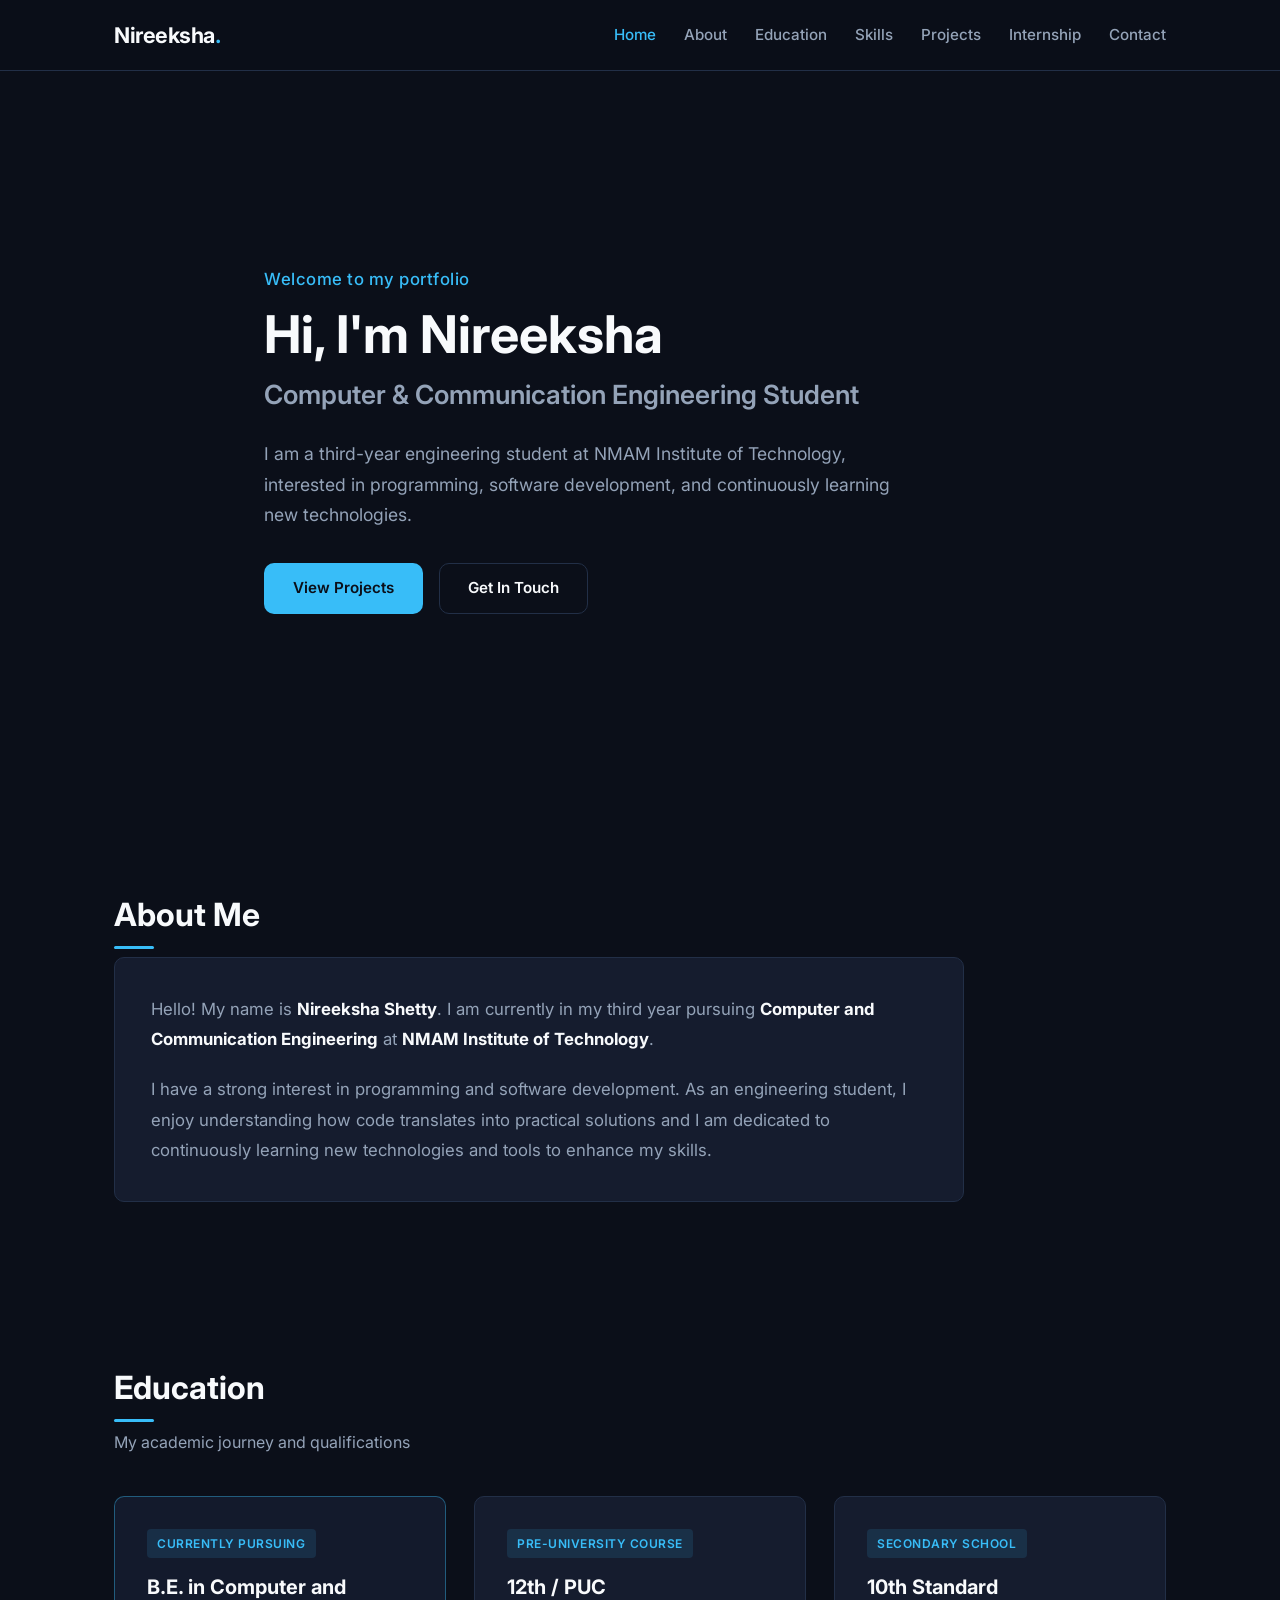
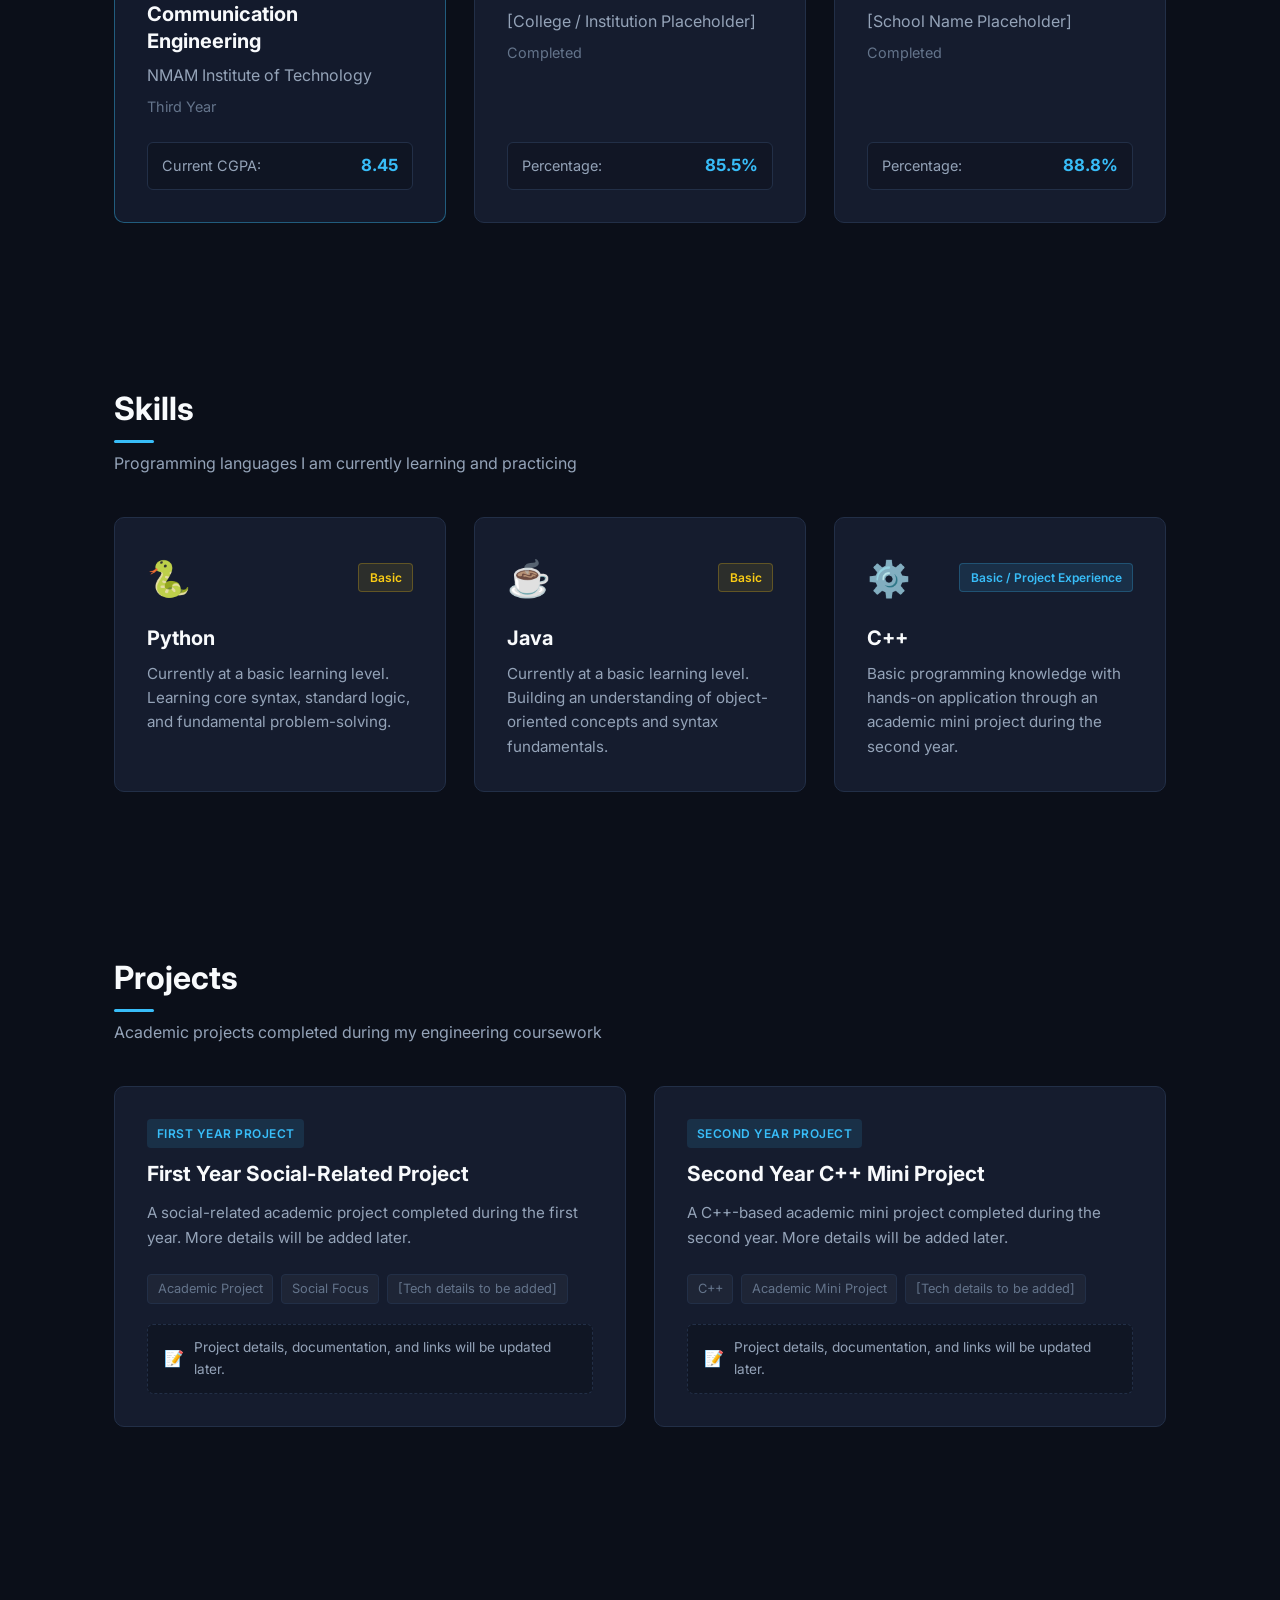
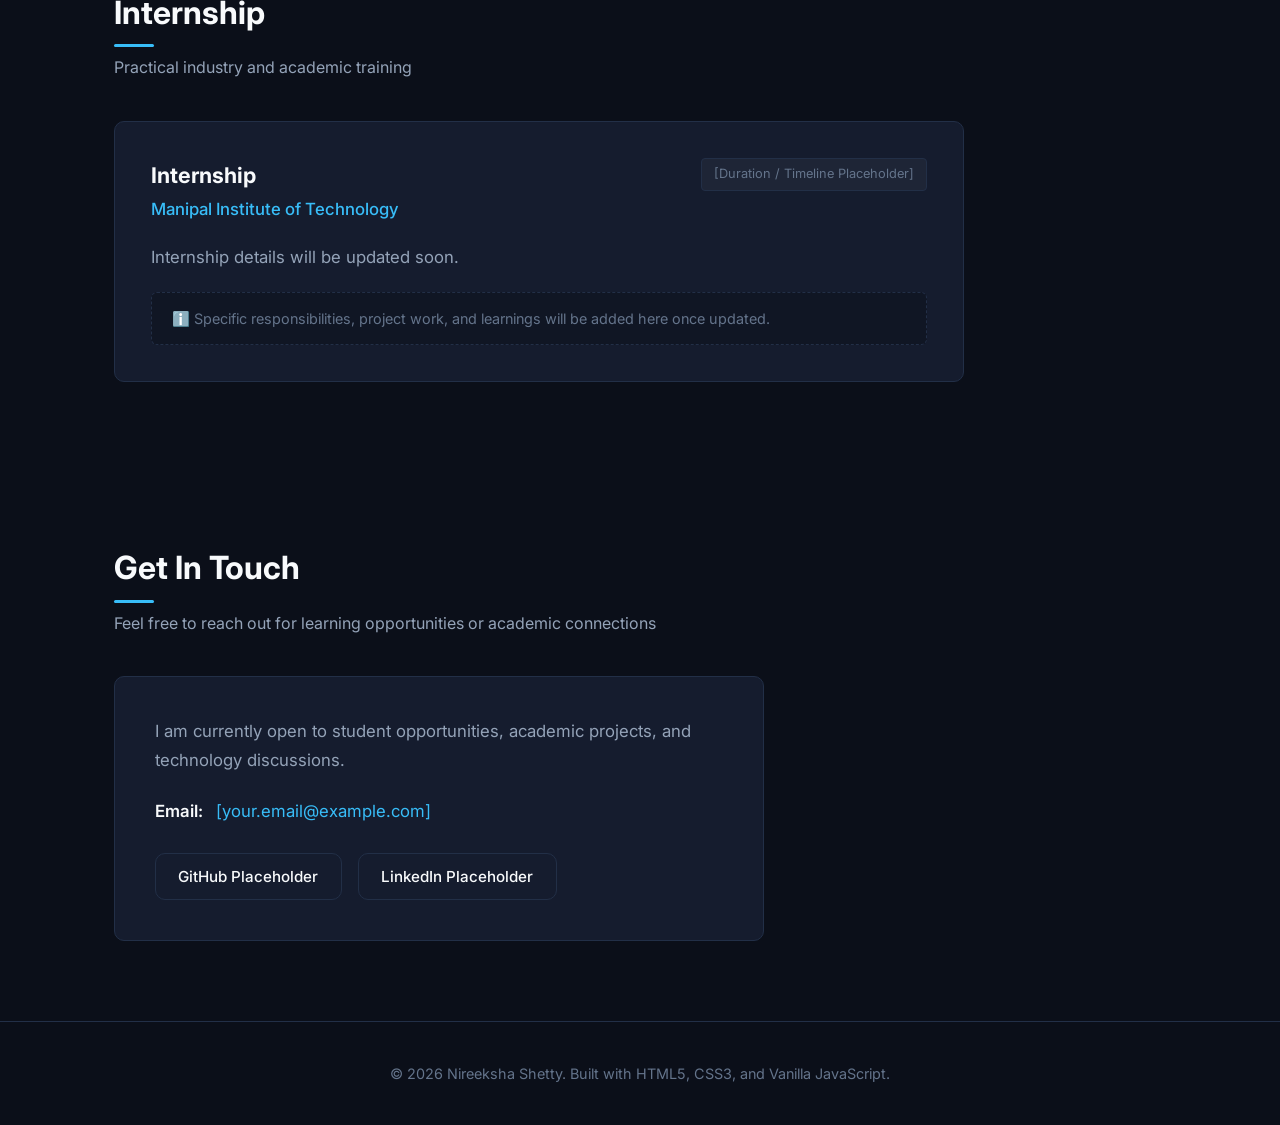
==== index.html @ 26dca822 "Initial portfolio commit" ====
<!DOCTYPE html>
<html lang="en">
<head>
    <meta charset="UTF-8">
    <meta name="viewport" content="width=device-width, initial-scale=1.0">
    <title>Nireeksha Shetty | Portfolio</title>
    <!-- Link to external CSS stylesheet -->
    <link rel="stylesheet" href="style.css">
    <!-- Google Fonts for modern typography -->
    <link rel="preconnect" href="https://fonts.googleapis.com">
    <link rel="preconnect" href="https://fonts.gstatic.com" crossorigin>
    <link href="https://fonts.googleapis.com/css2?family=Inter:wght@300;400;500;600;700&display=swap" rel="stylesheet">
</head>
<body>

    <!-- ============================================ -->
    <!-- 1. NAVIGATION BAR                             -->
    <!-- ============================================ -->
    <header class="header">
        <nav class="navbar">
            <!-- Brand / Logo -->
            <a href="#home" class="nav-logo">Nireeksha<span>.</span></a>

            <!-- Navigation Links -->
            <ul class="nav-menu">
                <li class="nav-item"><a href="#home" class="nav-link active">Home</a></li>
                <li class="nav-item"><a href="#about" class="nav-link">About</a></li>
                <li class="nav-item"><a href="#education" class="nav-link">Education</a></li>
                <li class="nav-item"><a href="#skills" class="nav-link">Skills</a></li>
                <li class="nav-item"><a href="#projects" class="nav-link">Projects</a></li>
                <li class="nav-item"><a href="#internship" class="nav-link">Internship</a></li>
                <li class="nav-item"><a href="#contact" class="nav-link">Contact</a></li>
            </ul>

            <!-- Mobile Hamburger Button -->
            <button class="nav-toggle" id="navToggle" aria-label="Toggle navigation menu">
                <span class="bar"></span>
                <span class="bar"></span>
                <span class="bar"></span>
            </button>
        </nav>
    </header>

    <!-- Main Content Area -->
    <main>

        <!-- ============================================ -->
        <!-- 2. HOME / HERO SECTION                       -->
        <!-- ============================================ -->
        <section id="home" class="section hero-section">
            <div class="container hero-container">
                <p class="hero-greeting">Welcome to my portfolio</p>
                <h1 class="hero-name">Hi, I'm Nireeksha</h1>
                <h2 class="hero-subtitle">Computer & Communication Engineering Student</h2>
                <p class="hero-description">
                    I am a third-year engineering student at NMAM Institute of Technology, 
                    interested in programming, software development, and continuously learning new technologies.
                </p>
                <!-- Call-to-action buttons -->
                <div class="hero-buttons">
                    <a href="#projects" class="btn btn-primary">View Projects</a>
                    <a href="#contact" class="btn btn-secondary">Get In Touch</a>
                </div>
            </div>
        </section>

        <!-- ============================================ -->
        <!-- 3. ABOUT SECTION                             -->
        <!-- ============================================ -->
        <section id="about" class="section about-section">
            <div class="container">
                <h2 class="section-title">About Me</h2>
                <div class="about-card">
                    <p>
                        Hello! My name is <strong>Nireeksha Shetty</strong>. I am currently in my third year pursuing 
                        <strong>Computer and Communication Engineering</strong> at <strong>NMAM Institute of Technology</strong>.
                    </p>
                    <p>
                        I have a strong interest in programming and software development. As an engineering student, 
                        I enjoy understanding how code translates into practical solutions and I am dedicated to continuously 
                        learning new technologies and tools to enhance my skills.
                    </p>
                </div>
            </div>
        </section>

        <!-- ============================================ -->
        <!-- 4. EDUCATION SECTION                         -->
        <!-- ============================================ -->
        <section id="education" class="section education-section">
            <div class="container">
                <h2 class="section-title">Education</h2>
                <p class="section-subtitle">My academic journey and qualifications</p>
                
                <div class="education-grid">
                    <!-- College / Degree (Current) -->
                    <div class="education-card highlight">
                        <div class="education-badge">Currently Pursuing</div>
                        <h3 class="education-degree">B.E. in Computer and Communication Engineering</h3>
                        <p class="education-institution">NMAM Institute of Technology</p>
                        <p class="education-year">Third Year</p>
                        <div class="education-score">
                            <span class="score-label">Current CGPA:</span>
                            <span class="score-value">8.45</span>
                        </div>
                    </div>

                    <!-- 12th / PUC -->
                    <div class="education-card">
                        <div class="education-badge">Pre-University Course</div>
                        <h3 class="education-degree">12th / PUC</h3>
                        <p class="education-institution">[College / Institution Placeholder]</p>
                        <p class="education-year">Completed</p>
                        <div class="education-score">
                            <span class="score-label">Percentage:</span>
                            <span class="score-value">85.5%</span>
                        </div>
                    </div>

                    <!-- 10th Standard -->
                    <div class="education-card">
                        <div class="education-badge">Secondary School</div>
                        <h3 class="education-degree">10th Standard</h3>
                        <p class="education-institution">[School Name Placeholder]</p>
                        <p class="education-year">Completed</p>
                        <div class="education-score">
                            <span class="score-label">Percentage:</span>
                            <span class="score-value">88.8%</span>
                        </div>
                    </div>
                </div>
            </div>
        </section>

        <!-- ============================================ -->
        <!-- 5. SKILLS SECTION                            -->
        <!-- ============================================ -->
        <section id="skills" class="section skills-section">
            <div class="container">
                <h2 class="section-title">Skills</h2>
                <p class="section-subtitle">Programming languages I am currently learning and practicing</p>
                
                <div class="skills-grid">
                    <!-- Python -->
                    <div class="skill-card">
                        <div class="skill-header">
                            <div class="skill-icon">🐍</div>
                            <span class="skill-level-badge level-basic">Basic</span>
                        </div>
                        <h3 class="skill-name">Python</h3>
                        <p class="skill-desc">
                            Currently at a basic learning level. Learning core syntax, standard logic, and fundamental problem-solving.
                        </p>
                    </div>

                    <!-- Java -->
                    <div class="skill-card">
                        <div class="skill-header">
                            <div class="skill-icon">☕</div>
                            <span class="skill-level-badge level-basic">Basic</span>
                        </div>
                        <h3 class="skill-name">Java</h3>
                        <p class="skill-desc">
                            Currently at a basic learning level. Building an understanding of object-oriented concepts and syntax fundamentals.
                        </p>
                    </div>

                    <!-- C++ -->
                    <div class="skill-card">
                        <div class="skill-header">
                            <div class="skill-icon">⚙️</div>
                            <span class="skill-level-badge level-project">Basic / Project Experience</span>
                        </div>
                        <h3 class="skill-name">C++</h3>
                        <p class="skill-desc">
                            Basic programming knowledge with hands-on application through an academic mini project during the second year.
                        </p>
                    </div>
                </div>
            </div>
        </section>

        <!-- ============================================ -->
        <!-- 6. PROJECTS SECTION                          -->
        <!-- ============================================ -->
        <section id="projects" class="section projects-section">
            <div class="container">
                <h2 class="section-title">Projects</h2>
                <p class="section-subtitle">Academic projects completed during my engineering coursework</p>
                
                <div class="projects-grid">
                    <!-- Project 1 -->
                    <article class="project-card">
                        <div class="project-header">
                            <span class="project-tag">First Year Project</span>
                        </div>
                        <h3 class="project-title">First Year Social-Related Project</h3>
                        <p class="project-description">
                            A social-related academic project completed during the first year. More details will be added later.
                        </p>
                        <div class="project-tech">
                            <span>Academic Project</span>
                            <span>Social Focus</span>
                            <span>[Tech details to be added]</span>
                        </div>
                        <div class="project-status-box">
                            <span class="status-icon">📝</span>
                            <span class="status-text">Project details, documentation, and links will be updated later.</span>
                        </div>
                    </article>

                    <!-- Project 2 -->
                    <article class="project-card">
                        <div class="project-header">
                            <span class="project-tag">Second Year Project</span>
                        </div>
                        <h3 class="project-title">Second Year C++ Mini Project</h3>
                        <p class="project-description">
                            A C++-based academic mini project completed during the second year. More details will be added later.
                        </p>
                        <div class="project-tech">
                            <span>C++</span>
                            <span>Academic Mini Project</span>
                            <span>[Tech details to be added]</span>
                        </div>
                        <div class="project-status-box">
                            <span class="status-icon">📝</span>
                            <span class="status-text">Project details, documentation, and links will be updated later.</span>
                        </div>
                    </article>
                </div>
            </div>
        </section>

        <!-- ============================================ -->
        <!-- 7. INTERNSHIP SECTION                        -->
        <!-- ============================================ -->
        <section id="internship" class="section internship-section">
            <div class="container">
                <h2 class="section-title">Internship</h2>
                <p class="section-subtitle">Practical industry and academic training</p>
                
                <div class="internship-card">
                    <div class="internship-header">
                        <div>
                            <h3 class="internship-role">Internship</h3>
                            <h4 class="internship-company">Manipal Institute of Technology</h4>
                        </div>
                        <span class="internship-badge">[Duration / Timeline Placeholder]</span>
                    </div>
                    <p class="internship-description">
                        Internship details will be updated soon.
                    </p>
                    <div class="placeholder-box">
                        <span>ℹ️ Specific responsibilities, project work, and learnings will be added here once updated.</span>
                    </div>
                </div>
            </div>
        </section>

        <!-- ============================================ -->
        <!-- 8. CONTACT SECTION                           -->
        <!-- ============================================ -->
        <section id="contact" class="section contact-section">
            <div class="container">
                <h2 class="section-title">Get In Touch</h2>
                <p class="section-subtitle">Feel free to reach out for learning opportunities or academic connections</p>
                
                <div class="contact-card">
                    <p class="contact-text">
                        I am currently open to student opportunities, academic projects, and technology discussions.
                    </p>

                    <!-- Email Contact Item -->
                    <div class="contact-item">
                        <span class="contact-label">Email:</span>
                        <!-- Replace placeholder email when ready -->
                        <a href="mailto:[your.email@example.com]" class="contact-link">
                            [your.email@example.com]
                        </a>
                    </div>

                    <!-- Social / Professional Links (Placeholders) -->
                    <div class="contact-links">
                        <!-- Replace with your actual GitHub profile link when available -->
                        <a href="https://github.com/[your-username]" target="_blank" rel="noopener noreferrer" class="social-btn">
                            GitHub Placeholder
                        </a>
                        <!-- Replace with your actual LinkedIn profile link when available -->
                        <a href="https://linkedin.com/in/[your-username]" target="_blank" rel="noopener noreferrer" class="social-btn">
                            LinkedIn Placeholder
                        </a>
                    </div>
                </div>
            </div>
        </section>

    </main>

    <!-- Footer -->
    <footer class="footer">
        <div class="container">
            <p>&copy; 2026 Nireeksha Shetty. Built with HTML5, CSS3, and Vanilla JavaScript.</p>
        </div>
    </footer>

    <!-- Link to external JavaScript file -->
    <script src="script.js"></script>
</body>
</html>
---- style.css ----
/* ==========================================================================
   PORTFOLIO STYLESHEET (style.css)
   Clean, modern, responsive dark theme built with pure CSS.
   ========================================================================== */

/* --------------------------------------------------------------------------
   1. CSS VARIABLES (Theme Colors & Settings)
   Centralized colors, borders, and typography settings.
   -------------------------------------------------------------------------- */
:root {
    /* Background Colors */
    --bg-primary: #0b0f19;       /* Deep dark background */
    --bg-surface: #151c2e;       /* Card and surface background */
    --bg-surface-hover: #1b243b; /* Subtle hover state for interactive cards */
    --nav-bg: rgba(11, 15, 25, 0.95); /* Header with slight opacity */

    /* Text Colors */
    --text-primary: #f8fafc;     /* Bright text for headings */
    --text-secondary: #94a3b8;   /* Muted text for descriptions */
    --text-muted: #64748b;       /* Subtle text for badges and metadata */

    /* Accent & Brand Colors */
    --accent: #38bdf8;           /* Cyan / sky blue accent */
    --accent-hover: #0ea5e9;     /* Darker cyan on hover */
    --accent-soft: rgba(56, 189, 248, 0.12); /* Soft transparent accent background */
    --border-color: #222f47;     /* Borders for cards and dividers */

    /* Typography & Spacing */
    --font-main: 'Inter', -apple-system, BlinkMacSystemFont, 'Segoe UI', Roboto, sans-serif;
    --border-radius: 10px;
    --transition: all 0.25s ease;
}

/* --------------------------------------------------------------------------
   2. GLOBAL RESET & BASE STYLES
   -------------------------------------------------------------------------- */
* {
    margin: 0;
    padding: 0;
    box-sizing: border-box;
}

html {
    scroll-behavior: smooth;
    font-size: 16px;
}

body {
    font-family: var(--font-main);
    background-color: var(--bg-primary);
    color: var(--text-primary);
    line-height: 1.6;
    overflow-x: hidden;
}

/* Links & Lists */
a {
    color: inherit;
    text-decoration: none;
    transition: var(--transition);
}

ul {
    list-style: none;
}

/* Layout Container */
.container {
    width: 100%;
    max-width: 1100px;
    margin: 0 auto;
    padding: 0 1.5rem;
}

/* Reusable Section Wrapper */
.section {
    padding: 5rem 0;
}

.section-title {
    font-size: 2rem;
    font-weight: 700;
    margin-bottom: 0.5rem;
    color: var(--text-primary);
    position: relative;
    display: inline-block;
}

/* Subtle accent line below section titles */
.section-title::after {
    content: '';
    display: block;
    width: 40px;
    height: 3px;
    background-color: var(--accent);
    margin-top: 6px;
    border-radius: 2px;
}

.section-subtitle {
    color: var(--text-secondary);
    font-size: 1rem;
    margin-bottom: 2.5rem;
}

/* --------------------------------------------------------------------------
   3. NAVIGATION BAR
   -------------------------------------------------------------------------- */
.header {
    position: sticky;
    top: 0;
    left: 0;
    width: 100%;
    background-color: var(--nav-bg);
    border-bottom: 1px solid var(--border-color);
    z-index: 1000;
    backdrop-filter: blur(8px);
}

.navbar {
    display: flex;
    justify-content: space-between;
    align-items: center;
    max-width: 1100px;
    margin: 0 auto;
    padding: 1.1rem 1.5rem;
}

.nav-logo {
    font-size: 1.35rem;
    font-weight: 700;
    color: var(--text-primary);
    letter-spacing: -0.5px;
}

.nav-logo span {
    color: var(--accent);
}

.nav-menu {
    display: flex;
    align-items: center;
    gap: 1.75rem;
}

.nav-link {
    color: var(--text-secondary);
    font-weight: 500;
    font-size: 0.95rem;
    position: relative;
}

.nav-link:hover,
.nav-link.active {
    color: var(--accent);
}

/* Hamburger toggle button (visible on mobile only) */
.nav-toggle {
    display: none;
    background: none;
    border: none;
    cursor: pointer;
    padding: 0.25rem;
}

.nav-toggle .bar {
    display: block;
    width: 24px;
    height: 2px;
    margin: 5px auto;
    background-color: var(--text-primary);
    transition: var(--transition);
}

/* --------------------------------------------------------------------------
   4. HOME / HERO SECTION
   -------------------------------------------------------------------------- */
.hero-section {
    min-height: 82vh;
    display: flex;
    align-items: center;
}

.hero-container {
    max-width: 800px;
}

.hero-greeting {
    color: var(--accent);
    font-size: 1.05rem;
    font-weight: 500;
    margin-bottom: 0.75rem;
    letter-spacing: 0.5px;
}

.hero-name {
    font-size: 3.25rem;
    font-weight: 700;
    color: var(--text-primary);
    line-height: 1.15;
    margin-bottom: 0.5rem;
}

.hero-subtitle {
    font-size: 1.65rem;
    font-weight: 600;
    color: var(--text-secondary);
    margin-bottom: 1.5rem;
}

.hero-description {
    font-size: 1.1rem;
    color: var(--text-secondary);
    max-width: 650px;
    line-height: 1.75;
    margin-bottom: 2rem;
}

.hero-buttons {
    display: flex;
    gap: 1rem;
    flex-wrap: wrap;
}

/* Button Components */
.btn {
    display: inline-block;
    padding: 0.75rem 1.75rem;
    border-radius: var(--border-radius);
    font-weight: 600;
    font-size: 0.95rem;
    cursor: pointer;
    border: 1px solid transparent;
    transition: var(--transition);
}

.btn-primary {
    background-color: var(--accent);
    color: #0b0f19;
}

.btn-primary:hover {
    background-color: var(--accent-hover);
}

.btn-secondary {
    background-color: transparent;
    color: var(--text-primary);
    border-color: var(--border-color);
}

.btn-secondary:hover {
    background-color: var(--bg-surface);
    border-color: var(--accent);
    color: var(--accent);
}

/* --------------------------------------------------------------------------
   5. ABOUT SECTION
   -------------------------------------------------------------------------- */
.about-card {
    background-color: var(--bg-surface);
    border: 1px solid var(--border-color);
    border-radius: var(--border-radius);
    padding: 2.25rem;
    max-width: 850px;
}

.about-card p {
    color: var(--text-secondary);
    font-size: 1.05rem;
    line-height: 1.8;
    margin-bottom: 1.25rem;
}

.about-card p:last-child {
    margin-bottom: 0;
}

.about-card strong {
    color: var(--text-primary);
}

/* --------------------------------------------------------------------------
   6. EDUCATION SECTION
   -------------------------------------------------------------------------- */
.education-grid {
    display: grid;
    grid-template-columns: repeat(auto-fit, minmax(300px, 1fr));
    gap: 1.75rem;
}

.education-card {
    background-color: var(--bg-surface);
    border: 1px solid var(--border-color);
    border-radius: var(--border-radius);
    padding: 2rem;
    display: flex;
    flex-direction: column;
    position: relative;
    transition: var(--transition);
}

.education-card:hover {
    border-color: var(--accent);
    background-color: var(--bg-surface-hover);
}

/* Distinct subtle border highlight for current engineering degree */
.education-card.highlight {
    border-color: rgba(56, 189, 248, 0.4);
    background-color: rgba(21, 28, 46, 0.95);
}

.education-badge {
    align-self: flex-start;
    font-size: 0.75rem;
    font-weight: 600;
    text-transform: uppercase;
    letter-spacing: 0.5px;
    color: var(--accent);
    background-color: var(--accent-soft);
    padding: 0.3rem 0.65rem;
    border-radius: 4px;
    margin-bottom: 1rem;
}

.education-degree {
    font-size: 1.25rem;
    font-weight: 700;
    color: var(--text-primary);
    margin-bottom: 0.5rem;
    line-height: 1.35;
}

.education-institution {
    font-size: 1rem;
    color: var(--text-secondary);
    margin-bottom: 0.4rem;
}

.education-year {
    font-size: 0.9rem;
    color: var(--text-muted);
    margin-bottom: 1.5rem;
    flex-grow: 1;
}

.education-score {
    background-color: rgba(0, 0, 0, 0.2);
    border: 1px solid var(--border-color);
    border-radius: 6px;
    padding: 0.6rem 0.9rem;
    display: flex;
    justify-content: space-between;
    align-items: center;
}

.score-label {
    font-size: 0.9rem;
    color: var(--text-secondary);
}

.score-value {
    font-size: 1.05rem;
    font-weight: 700;
    color: var(--accent);
}

/* --------------------------------------------------------------------------
   7. SKILLS SECTION
   -------------------------------------------------------------------------- */
.skills-grid {
    display: grid;
    grid-template-columns: repeat(auto-fit, minmax(280px, 1fr));
    gap: 1.75rem;
}

.skill-card {
    background-color: var(--bg-surface);
    border: 1px solid var(--border-color);
    border-radius: var(--border-radius);
    padding: 2rem;
    transition: var(--transition);
}

.skill-card:hover {
    border-color: var(--accent);
    background-color: var(--bg-surface-hover);
}

.skill-header {
    display: flex;
    justify-content: space-between;
    align-items: center;
    margin-bottom: 1rem;
}

.skill-icon {
    font-size: 2.2rem;
}

.skill-level-badge {
    font-size: 0.75rem;
    font-weight: 600;
    padding: 0.25rem 0.65rem;
    border-radius: 4px;
    border: 1px solid var(--border-color);
}

.level-basic {
    color: #facc15; /* Soft amber/yellow indicates learning / basic level */
    background-color: rgba(250, 204, 21, 0.1);
    border-color: rgba(250, 204, 21, 0.25);
}

.level-project {
    color: var(--accent);
    background-color: var(--accent-soft);
    border-color: rgba(56, 189, 248, 0.25);
}

.skill-name {
    font-size: 1.25rem;
    font-weight: 700;
    margin-bottom: 0.5rem;
    color: var(--text-primary);
}

.skill-desc {
    font-size: 0.95rem;
    color: var(--text-secondary);
    line-height: 1.6;
}

/* --------------------------------------------------------------------------
   8. PROJECTS SECTION
   -------------------------------------------------------------------------- */
.projects-grid {
    display: grid;
    grid-template-columns: repeat(auto-fit, minmax(320px, 1fr));
    gap: 1.75rem;
}

.project-card {
    background-color: var(--bg-surface);
    border: 1px solid var(--border-color);
    border-radius: var(--border-radius);
    padding: 2rem;
    display: flex;
    flex-direction: column;
    transition: var(--transition);
}

.project-card:hover {
    border-color: var(--accent);
    background-color: var(--bg-surface-hover);
}

.project-header {
    margin-bottom: 0.75rem;
}

.project-tag {
    display: inline-block;
    font-size: 0.75rem;
    font-weight: 600;
    text-transform: uppercase;
    letter-spacing: 0.5px;
    color: var(--accent);
    background-color: var(--accent-soft);
    padding: 0.3rem 0.6rem;
    border-radius: 4px;
}

.project-title {
    font-size: 1.3rem;
    font-weight: 700;
    margin-bottom: 0.75rem;
    color: var(--text-primary);
    line-height: 1.35;
}

.project-description {
    font-size: 0.95rem;
    color: var(--text-secondary);
    line-height: 1.65;
    margin-bottom: 1.5rem;
    flex-grow: 1;
}

.project-tech {
    display: flex;
    flex-wrap: wrap;
    gap: 0.5rem;
    margin-bottom: 1.25rem;
}

.project-tech span {
    font-size: 0.8rem;
    color: var(--text-muted);
    background-color: rgba(255, 255, 255, 0.04);
    padding: 0.25rem 0.6rem;
    border-radius: 4px;
    border: 1px solid var(--border-color);
}

.project-status-box {
    display: flex;
    align-items: center;
    gap: 0.6rem;
    background-color: rgba(0, 0, 0, 0.2);
    border: 1px dashed var(--border-color);
    padding: 0.75rem 1rem;
    border-radius: 6px;
    font-size: 0.85rem;
    color: var(--text-secondary);
}

.status-icon {
    font-size: 1rem;
}

/* --------------------------------------------------------------------------
   9. INTERNSHIP SECTION
   -------------------------------------------------------------------------- */
.internship-card {
    background-color: var(--bg-surface);
    border: 1px solid var(--border-color);
    border-radius: var(--border-radius);
    padding: 2.25rem;
    max-width: 850px;
    transition: var(--transition);
}

.internship-card:hover {
    border-color: var(--accent);
}

.internship-header {
    display: flex;
    justify-content: space-between;
    align-items: flex-start;
    margin-bottom: 1.25rem;
    flex-wrap: wrap;
    gap: 0.75rem;
}

.internship-role {
    font-size: 1.35rem;
    font-weight: 700;
    color: var(--text-primary);
    margin-bottom: 0.25rem;
}

.internship-company {
    font-size: 1.05rem;
    font-weight: 500;
    color: var(--accent);
}

.internship-badge {
    font-size: 0.8rem;
    color: var(--text-muted);
    background-color: rgba(255, 255, 255, 0.04);
    padding: 0.35rem 0.75rem;
    border-radius: 4px;
    border: 1px solid var(--border-color);
}

.internship-description {
    color: var(--text-secondary);
    font-size: 1.05rem;
    line-height: 1.7;
    margin-bottom: 1.25rem;
}

.placeholder-box {
    background-color: rgba(0, 0, 0, 0.2);
    border: 1px dashed var(--border-color);
    border-radius: 6px;
    padding: 0.9rem 1.25rem;
    color: var(--text-muted);
    font-size: 0.9rem;
}

/* --------------------------------------------------------------------------
   10. CONTACT SECTION
   -------------------------------------------------------------------------- */
.contact-card {
    background-color: var(--bg-surface);
    border: 1px solid var(--border-color);
    border-radius: var(--border-radius);
    padding: 2.5rem;
    max-width: 650px;
}

.contact-text {
    color: var(--text-secondary);
    font-size: 1.05rem;
    margin-bottom: 1.5rem;
    line-height: 1.7;
}

.contact-item {
    margin-bottom: 1.75rem;
    font-size: 1.05rem;
}

.contact-label {
    font-weight: 600;
    color: var(--text-primary);
    margin-right: 0.5rem;
}

.contact-link {
    color: var(--accent);
    word-break: break-all;
}

.contact-link:hover {
    text-decoration: underline;
}

.contact-links {
    display: flex;
    gap: 1rem;
    flex-wrap: wrap;
}

.social-btn {
    display: inline-block;
    padding: 0.65rem 1.4rem;
    background-color: transparent;
    border: 1px solid var(--border-color);
    border-radius: var(--border-radius);
    color: var(--text-primary);
    font-weight: 500;
    font-size: 0.95rem;
    transition: var(--transition);
}

.social-btn:hover {
    border-color: var(--accent);
    color: var(--accent);
    background-color: var(--accent-soft);
}

/* --------------------------------------------------------------------------
   11. FOOTER
   -------------------------------------------------------------------------- */
.footer {
    border-top: 1px solid var(--border-color);
    padding: 2.5rem 0;
    text-align: center;
    color: var(--text-muted);
    font-size: 0.9rem;
}

/* --------------------------------------------------------------------------
   12. RESPONSIVE DESIGN (Media Queries for Mobile Devices)
   -------------------------------------------------------------------------- */
@media (max-width: 768px) {
    /* Show mobile hamburger toggle */
    .nav-toggle {
        display: block;
    }

    /* Transform nav-menu into a mobile dropdown overlay */
    .nav-menu {
        position: fixed;
        left: -100%;
        top: 62px;
        flex-direction: column;
        background-color: var(--bg-surface);
        width: 100%;
        text-align: center;
        transition: 0.3s ease;
        border-bottom: 1px solid var(--border-color);
        padding: 2rem 0;
        gap: 1.5rem;
        box-shadow: 0 10px 25px rgba(0, 0, 0, 0.4);
    }

    /* Active class added by JavaScript when toggle button is clicked */
    .nav-menu.active {
        left: 0;
    }

    /* Hero adjustments */
    .hero-name {
        font-size: 2.4rem;
    }

    .hero-subtitle {
        font-size: 1.35rem;
    }

    .hero-description {
        font-size: 1rem;
    }

    /* Section Spacing adjustments */
    .section {
        padding: 3.5rem 0;
    }

    .about-card,
    .contact-card,
    .internship-card {
        padding: 1.5rem;
    }
}
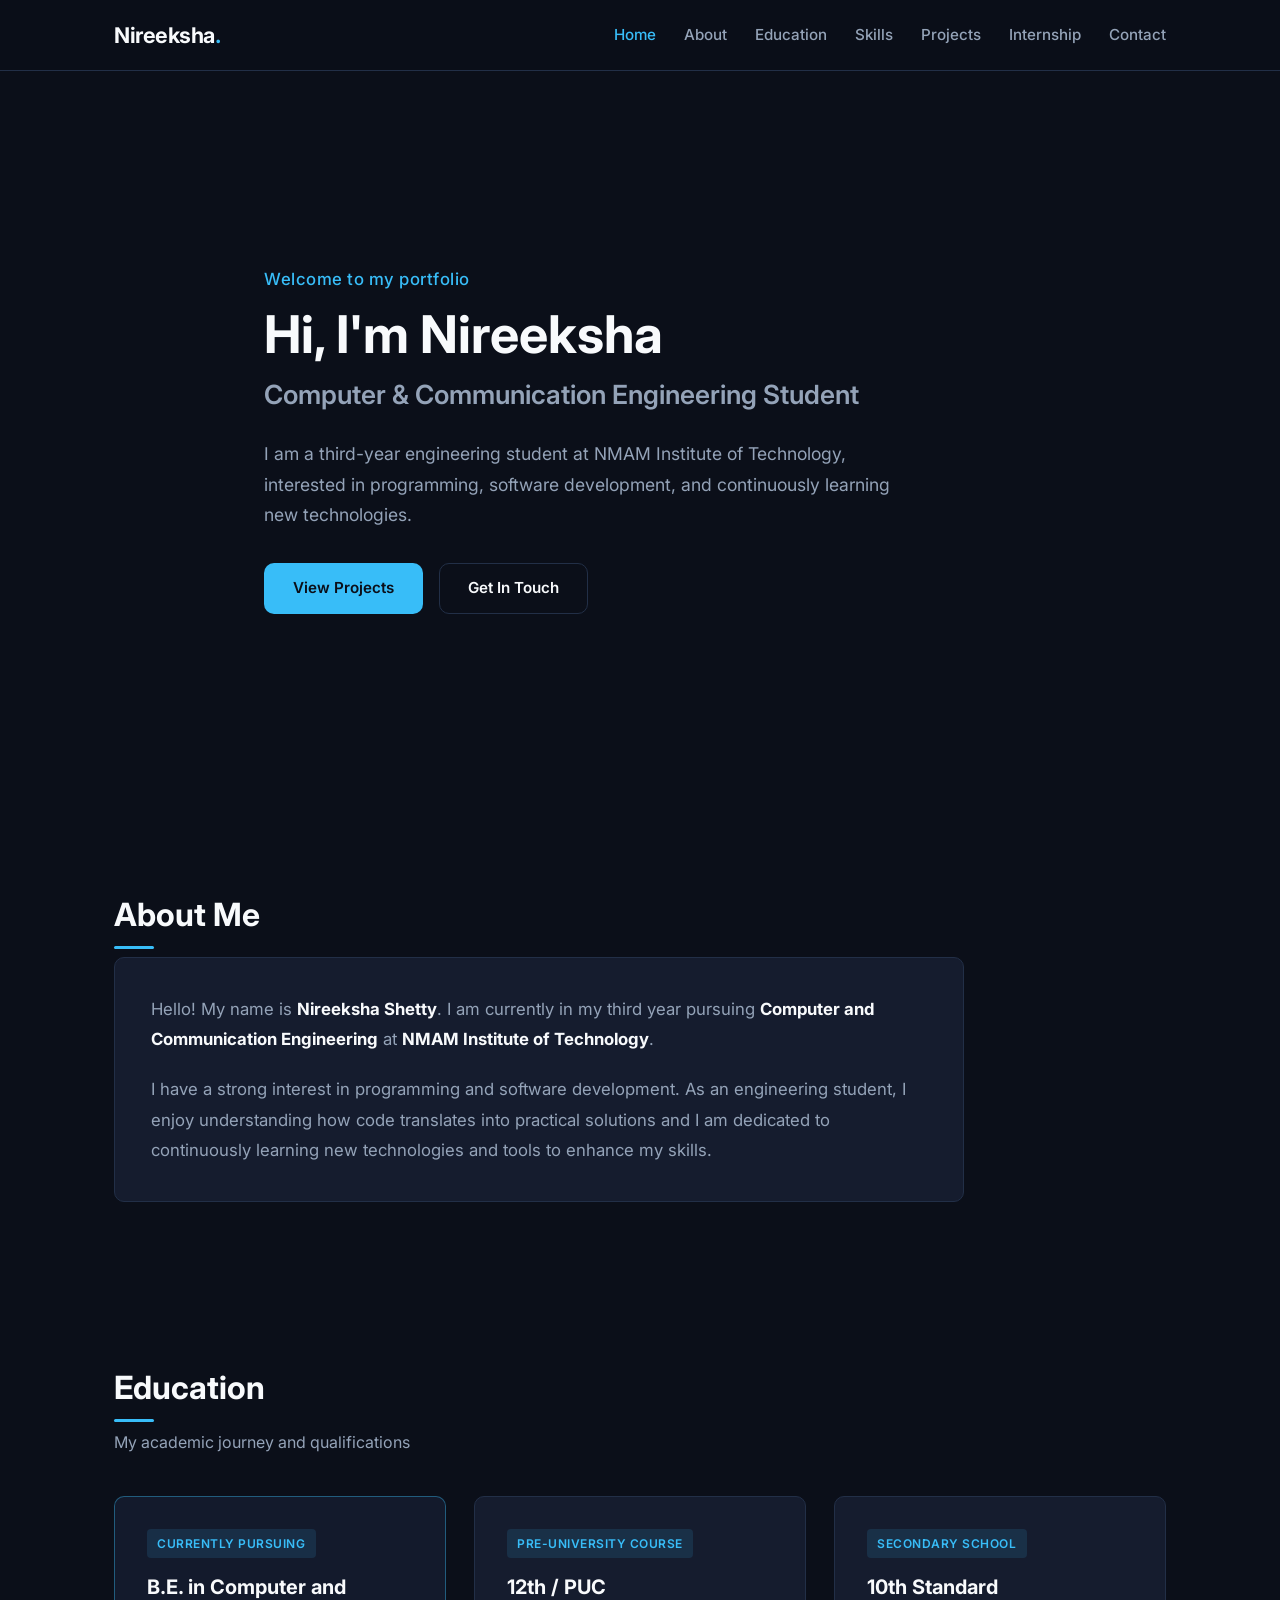
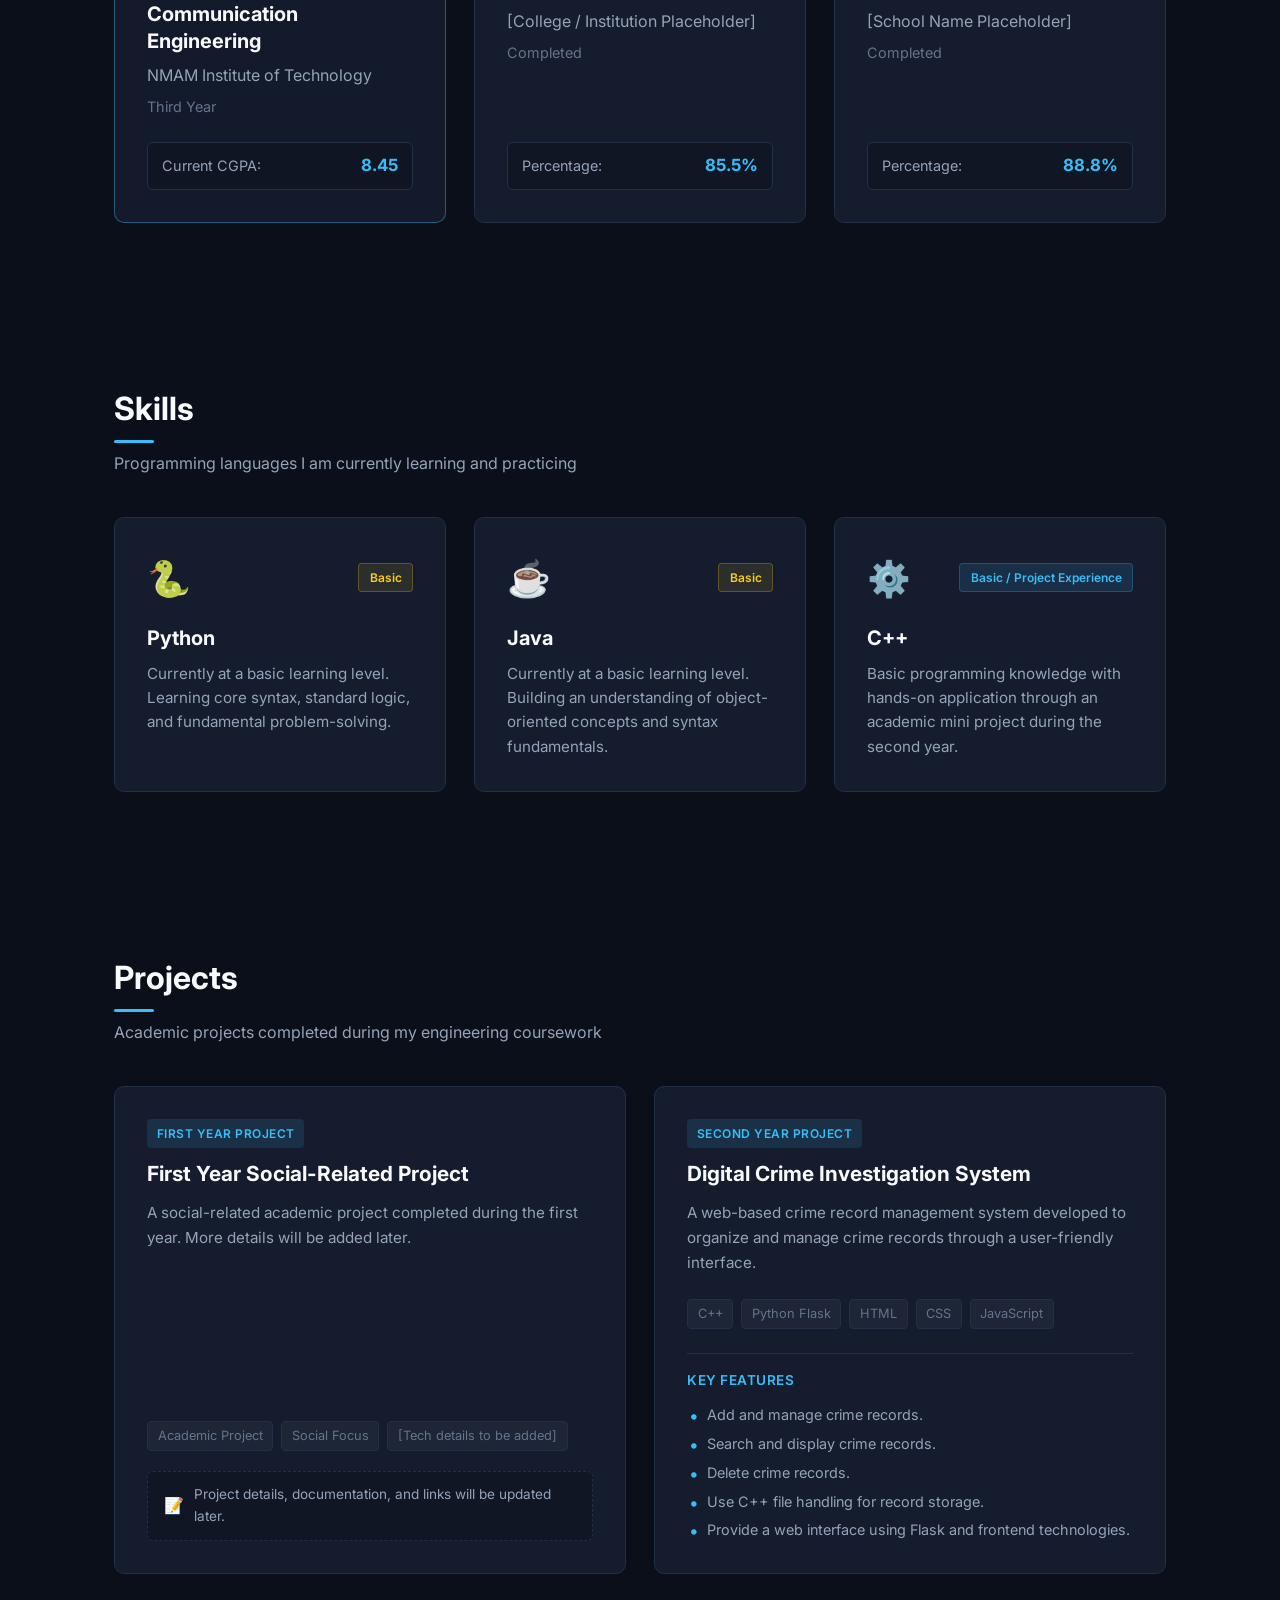
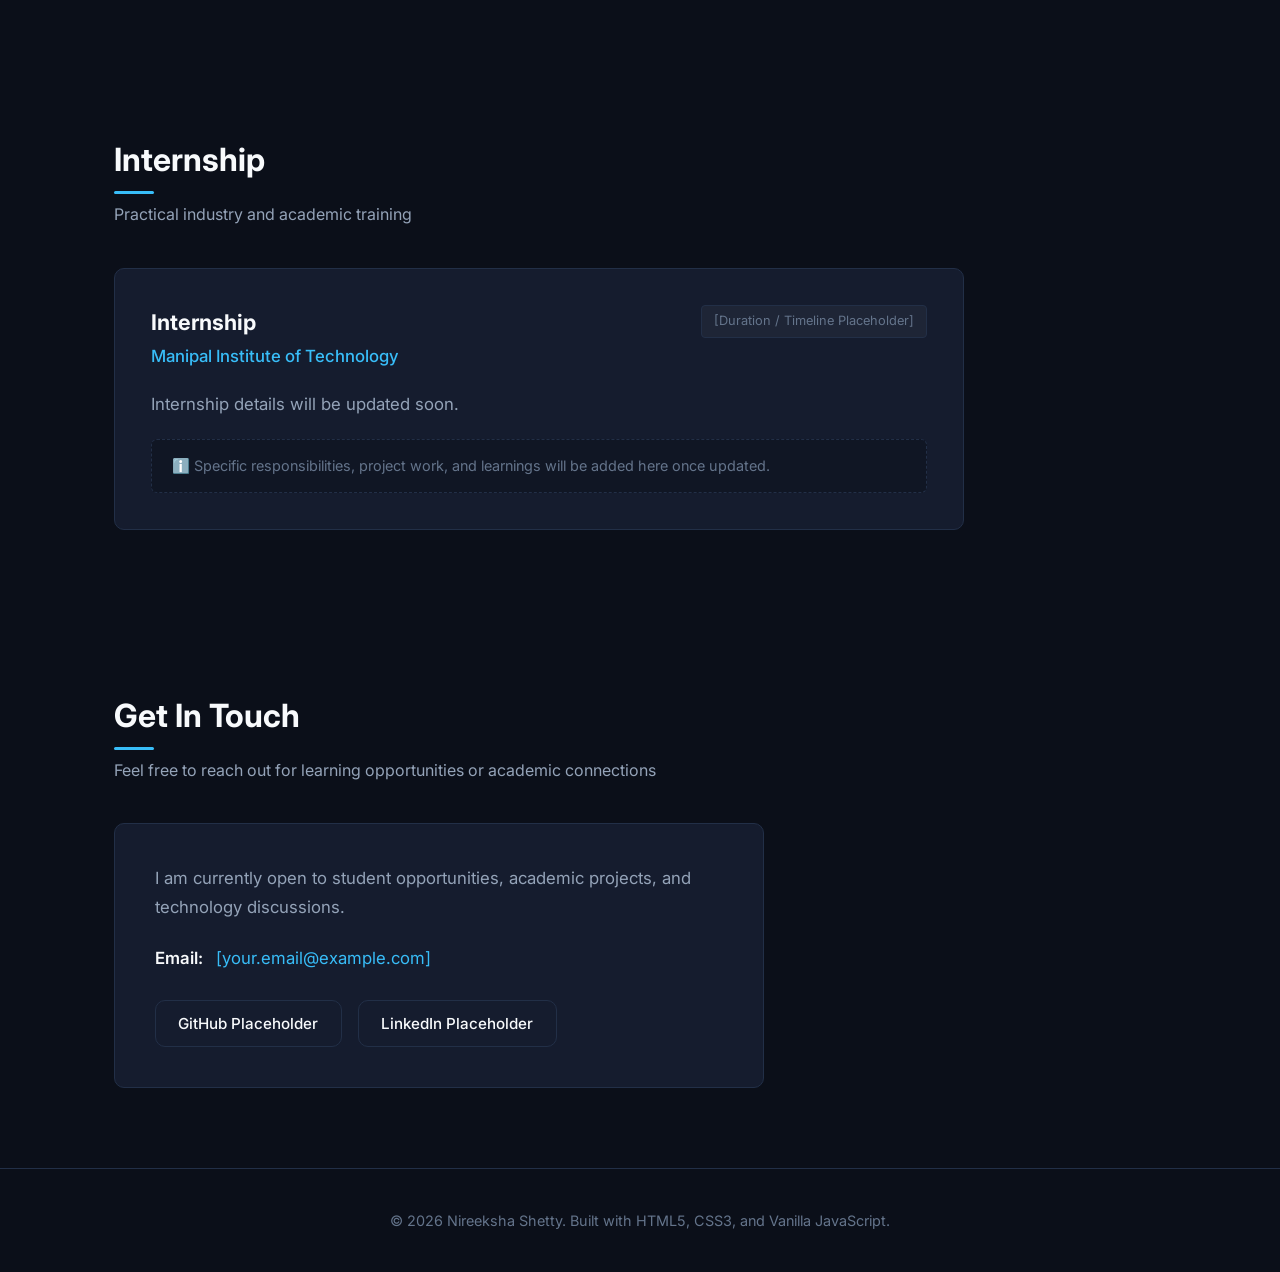
==== commit ed746ea3: "Recover portfolio updates" ====
--- a/index.html
+++ b/index.html
@@ -12,7 +12,7 @@
     <link href="https://fonts.googleapis.com/css2?family=Inter:wght@300;400;500;600;700&display=swap" rel="stylesheet">
 </head>
 <body>
-
+    
     <!-- ============================================ -->
     <!-- 1. NAVIGATION BAR                             -->
     <!-- ============================================ -->
@@ -214,18 +214,26 @@
                         <div class="project-header">
                             <span class="project-tag">Second Year Project</span>
                         </div>
-                        <h3 class="project-title">Second Year C++ Mini Project</h3>
+                        <h3 class="project-title">Digital Crime Investigation System</h3>
                         <p class="project-description">
-                            A C++-based academic mini project completed during the second year. More details will be added later.
+                            A web-based crime record management system developed to organize and manage crime records through a user-friendly interface.
                         </p>
                         <div class="project-tech">
                             <span>C++</span>
-                            <span>Academic Mini Project</span>
-                            <span>[Tech details to be added]</span>
-                        </div>
-                        <div class="project-status-box">
-                            <span class="status-icon">📝</span>
-                            <span class="status-text">Project details, documentation, and links will be updated later.</span>
+                            <span>Python Flask</span>
+                            <span>HTML</span>
+                            <span>CSS</span>
+                            <span>JavaScript</span>
+                        </div>
+                        <div class="project-features">
+                            <h4 class="project-features-title">Key Features</h4>
+                            <ul class="project-features-list">
+                                <li>Add and manage crime records.</li>
+                                <li>Search and display crime records.</li>
+                                <li>Delete crime records.</li>
+                                <li>Use C++ file handling for record storage.</li>
+                                <li>Provide a web interface using Flask and frontend technologies.</li>
+                            </ul>
                         </div>
                     </article>
                 </div>
--- a/style.css
+++ b/style.css
@@ -520,6 +520,44 @@
 
 .status-icon {
     font-size: 1rem;
+}
+
+.project-features {
+    margin-top: 0.25rem;
+    padding-top: 1rem;
+    border-top: 1px solid var(--border-color);
+}
+
+.project-features-title {
+    font-size: 0.85rem;
+    font-weight: 600;
+    color: var(--accent);
+    text-transform: uppercase;
+    letter-spacing: 0.5px;
+    margin-bottom: 0.75rem;
+}
+
+.project-features-list {
+    display: flex;
+    flex-direction: column;
+    gap: 0.45rem;
+}
+
+.project-features-list li {
+    position: relative;
+    padding-left: 1.25rem;
+    font-size: 0.9rem;
+    color: var(--text-secondary);
+    line-height: 1.5;
+}
+
+.project-features-list li::before {
+    content: "•";
+    position: absolute;
+    left: 0.15rem;
+    color: var(--accent);
+    font-size: 1.1rem;
+    line-height: 1.35;
 }
 
 /* --------------------------------------------------------------------------
